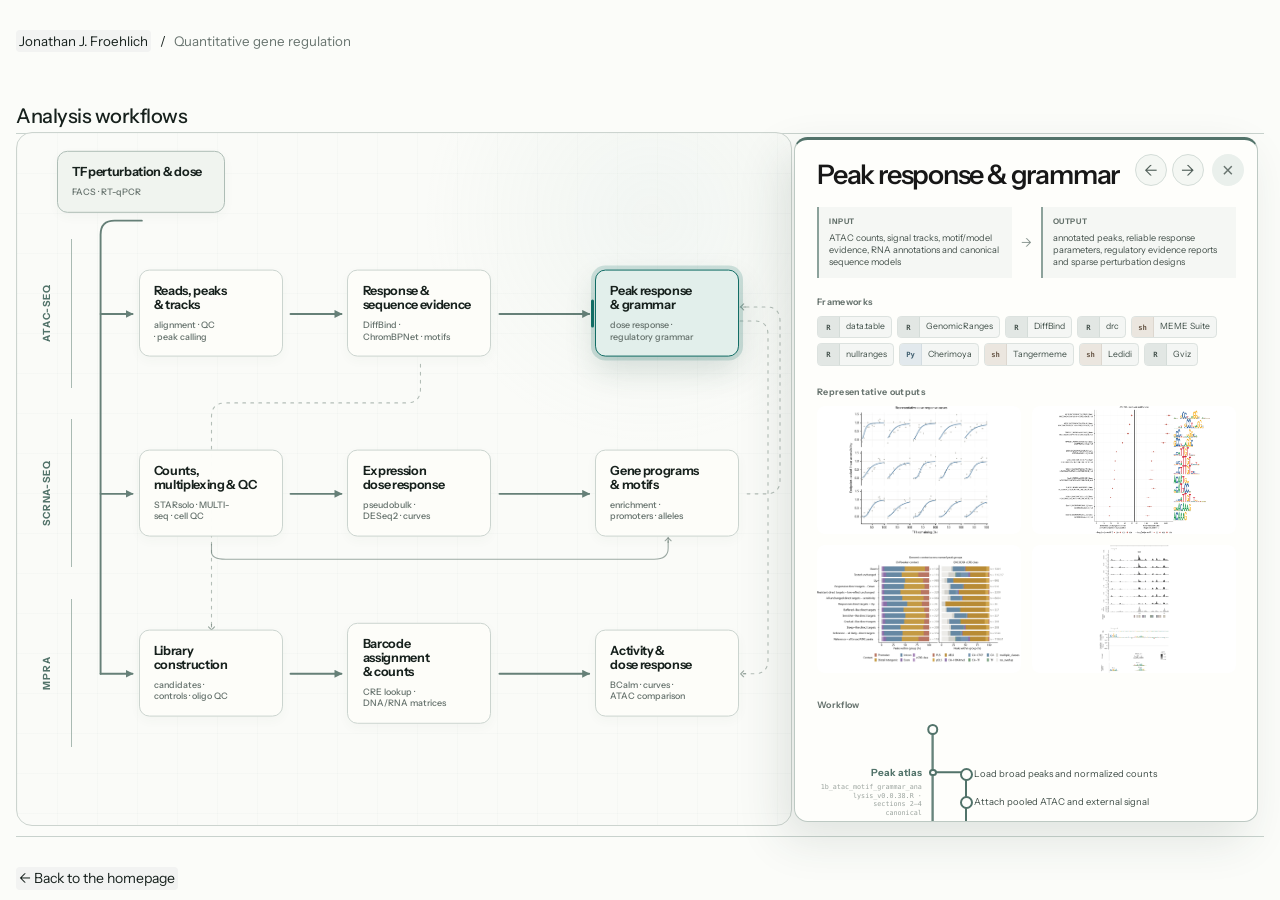
==== pages/analysis-workflows/index.html @ 122c3ec8 "Publish website." ====
<!doctype html>
<html lang="en">
<head>
  <meta charset="utf-8">
  <meta name="viewport" content="width=device-width, initial-scale=1">
  <title>Analysis workflows — Quantitative gene regulation</title>
  <meta name="description" content="Interactive repository map of the ATAC-seq, scRNA-seq and MPRA workflows used to study quantitative transcription-factor responses in stem cells.">
  <meta name="theme-color" content="#f2f5f0">
  <link rel="icon" href="data:image/svg+xml,%3Csvg xmlns='http://www.w3.org/2000/svg' viewBox='0 0 64 64'%3E%3Crect width='64' height='64' rx='8' fill='%230b6f6b'/%3E%3Ctext x='32' y='43' text-anchor='middle' font-size='29' font-family='Georgia' font-weight='700' fill='white'%3EJJF%3C/text%3E%3C/svg%3E">
  <link rel="preconnect" href="https://fonts.googleapis.com">
  <link rel="preconnect" href="https://fonts.gstatic.com" crossorigin>
  <link href="https://fonts.googleapis.com/css2?family=Instrument+Sans:wdth,wght@75..100,400..700&amp;display=swap" rel="stylesheet">
  <link rel="stylesheet" href="../../assets/css/style.css?v=20260816-10">
  <link rel="stylesheet" href="workflow.css?v=20260826-30">
</head>
<body class="atlas-body">
  <a class="skip-link" href="#workflow-map">Skip to workflow map</a>
  <main class="atlas-shell">
    <header class="atlas-header">
      <nav class="atlas-breadcrumb" aria-label="Breadcrumb"><a href="../../index.html">Jonathan J. Froehlich</a><span aria-hidden="true">/</span><span>Quantitative gene regulation</span></nav>
      <p class="atlas-title">Analysis workflows</p>
      <span aria-hidden="true"></span>
    </header>

    <section class="atlas-workspace" aria-label="Interactive analysis workflow atlas">
      <div class="diagram-shell" id="workflow-map">
        <div class="lane-band lane-atac" aria-hidden="true"><span>ATAC-seq</span></div>
        <div class="lane-band lane-scrna" aria-hidden="true"><span>scRNA-seq</span></div>
        <div class="lane-band lane-mpra" aria-hidden="true"><span>MPRA</span></div>

        <svg class="workflow-connections" aria-labelledby="connections-title connections-description" role="img">
          <title id="connections-title">Code and data connections between analysis workflows</title>
          <desc id="connections-description">A shared transcription-factor perturbation connects three experimental avenues. Each avenue has its own processing and analysis workflow, with selected ATAC, single-cell RNA and MPRA data products exchanged between repositories.</desc>
          <defs>
            <marker id="arrow-flow" markerWidth="8" markerHeight="8" refX="7" refY="4" orient="auto" markerUnits="userSpaceOnUse"><path d="M0 0L8 4L0 8Z"></path></marker>
            <marker id="arrow-context" markerWidth="7" markerHeight="8" refX="6" refY="4" orient="auto" markerUnits="userSpaceOnUse"><path d="M0 4H2.5M2.5 1L5.5 4L2.5 7"></path></marker>
          </defs>
          <g class="connection-layer"></g>
        </svg>

        <button class="workflow-node node-calibration node-shared" type="button" data-node="calibration" aria-controls="workflow-detail" aria-expanded="false">
          <strong>TF perturbation &amp; dose</strong><span class="node-steps">FACS · RT-qPCR</span>
        </button>

        <button class="workflow-node node-atac-reads" type="button" data-node="atac_reads" aria-controls="workflow-detail" aria-expanded="false">
          <strong>Reads, peaks &amp; tracks</strong><span class="node-steps">alignment · QC · peak calling</span>
        </button>
        <button class="workflow-node node-atac-evidence" type="button" data-node="atac_evidence" aria-controls="workflow-detail" aria-expanded="false">
          <strong>Response &amp; sequence evidence</strong><span class="node-steps">DiffBind · ChromBPNet · motifs</span>
        </button>
        <button class="workflow-node node-atac-integrate node-compound" type="button" data-node="atac_integrate" aria-controls="workflow-detail" aria-expanded="false">
          <strong>Peak response &amp; grammar</strong><span class="node-steps">dose response · regulatory grammar</span>
        </button>

        <button class="workflow-node node-scrna-quant" type="button" data-node="scrna_quant" aria-controls="workflow-detail" aria-expanded="false">
          <strong>Counts, multiplexing &amp; QC</strong><span class="node-steps">STARsolo · MULTI-seq · cell QC</span>
        </button>
        <button class="workflow-node node-scrna-response" type="button" data-node="scrna_response" aria-controls="workflow-detail" aria-expanded="false">
          <strong>Expression dose response</strong><span class="node-steps">pseudobulk · DESeq2 · curves</span>
        </button>
        <button class="workflow-node node-scrna-programs node-compound" type="button" data-node="scrna_programs" aria-controls="workflow-detail" aria-expanded="false">
          <strong>Gene programs &amp; motifs</strong><span class="node-steps">enrichment · promoters · alleles</span>
        </button>

        <button class="workflow-node node-mpra-design" type="button" data-node="mpra_design" aria-controls="workflow-detail" aria-expanded="false">
          <strong>Library construction</strong><span class="node-steps">candidates · controls · oligo QC</span>
        </button>
        <button class="workflow-node node-mpra-count" type="button" data-node="mpra_count" aria-controls="workflow-detail" aria-expanded="false">
          <strong>Barcode assignment &amp; counts</strong><span class="node-steps">CRE lookup · DNA/RNA matrices</span>
        </button>
        <button class="workflow-node node-mpra-analysis node-compound" type="button" data-node="mpra_analysis" aria-controls="workflow-detail" aria-expanded="false">
          <strong>Activity &amp; dose response</strong><span class="node-steps">BCalm · curves · ATAC comparison</span>
        </button>
      </div>

      <aside class="workflow-detail" id="workflow-detail" aria-label="Workflow details" aria-live="polite" hidden>
        <nav class="detail-navigation" aria-label="Browse workflow nodes">
          <button class="detail-previous" type="button" aria-label="Previous workflow">←</button>
          <button class="detail-next" type="button" aria-label="Next workflow">→</button>
        </nav>
        <button class="detail-close" type="button" aria-label="Close workflow details">×</button>
        <div class="detail-content"></div>
      </aside>
    </section>

    <footer class="atlas-footer"><a href="../../index.html">← Back to the homepage</a></footer>
  </main>

  <div class="image-lightbox" role="dialog" aria-modal="true" aria-label="Expanded analysis output" hidden><button class="lightbox-close" type="button" aria-label="Close expanded figure">×</button><figure><img src="" alt=""><figcaption></figcaption></figure></div>
  <noscript><p class="noscript-note">The complete workflow map remains visible. Enable JavaScript for node details.</p></noscript>
  <script src="workflow.js?v=20260826-30"></script>
</body>
</html>
---- assets/css/style.css ----
:root {
  --text: #333;
  --muted: #737373;
  --line: #e5e5e5;
  --accent: #3f3f3f;
  --accent-soft: #e8f2ef;
  --soft: #f7f8f6;
  --font-body: "Instrument Sans", "Aptos", "Avenir Next", "Segoe UI", sans-serif;
  --font-display: "Instrument Sans", "Aptos", "Avenir Next", "Segoe UI", sans-serif;
  --size-body: 0.9375rem;
  --size-small: 0.875rem;
  --size-section: 1.25rem;
  --page-max-width: 940px;
  --reading-max-width: 660px;
  --experience-timeline-shift: 0px;
  --section-spacing: 40px;
  --ease-out: cubic-bezier(0.23, 1, 0.32, 1);
}

* { box-sizing: border-box; }

html,
body {
  overflow-x: hidden;
}

body {
  margin: 0;
  color: var(--text);
  background: #fff;
  font-family: var(--font-body);
  font-size: 15px;
  line-height: 1.55;
}

a {
  color: #171717;
  padding: .04em .22em;
  border-radius: 4px;
  background: #f2f3f2;
  box-decoration-break: clone;
  -webkit-box-decoration-break: clone;
  /* text-decoration: underline; */
  text-decoration: none;
  text-decoration-color: #c5c7c5;
  text-underline-offset: 2px;
  overflow-wrap: anywhere;
  word-break: break-word;
  transition: color 120ms ease, background-color 120ms ease;
}

a:hover,
a:focus-visible {
  color: #111;
  background: #e8eae8;
  text-decoration-color: #777;
}

a:focus-visible {
  outline: 2px solid var(--accent);
  outline-offset: 3px;
}

.page {
  width: calc(100% - 36px);
  max-width: var(--page-max-width);
  margin: 0 auto;
  padding: 36px 0 58px;
}

.intro {
  display: grid;
  grid-template-columns: minmax(0, 1fr) 160px;
  gap: 32px;
  align-items: start;
  margin-bottom: 34px;
}

.intro-copy {
  min-width: 0;
}

.intro-copy > p,
.research-row p,
.side-project-copy p,
.publication-list {
  max-width: var(--reading-max-width);
}

h1 {
  margin: 0 0 10px;
  font-family: var(--font-display);
  color: #171717;
  font-size: clamp(1.875rem, 1.82rem + 0.25vw, 2rem);
  font-weight: 500;
  line-height: 1.15;
}

h2 {
  margin: var(--section-spacing) 0 14px;
  font-family: var(--font-display);
  font-size: var(--size-section);
  color: #171717;
  font-weight: 500;
  line-height: 1.22;
}

h3 {
  margin: 0 0 3px;
  font-size: var(--size-body);
  color: #171717;
  font-weight: 600;
  line-height: 1.35;
  overflow-wrap: anywhere;
}

p {
  margin-top: 0;
  overflow-wrap: anywhere;
}

li,
.outputs,
.outputs a,
h3 a {
  overflow-wrap: anywhere;
}

.icon-row {
  display: flex;
  flex-wrap: wrap;
  align-items: center;
  gap: 9px;
  margin-top: 14px;
}

.icon-row a {
  position: relative;
  display: inline-grid;
  place-items: center;
  width: 28px;
  height: 28px;
  border-radius: 6px;
  color: var(--text);
  background: transparent;
  font-size: 1.04rem;
  text-decoration: none;
  transition:
    color 140ms ease,
    background-color 140ms ease,
    opacity 140ms ease,
    transform 160ms var(--ease-out);
}

.icon-row a:active {
  transform: scale(0.97);
}

.icon-row a::after {
  content: attr(aria-label);
  position: absolute;
  z-index: 10;
  left: 50%;
  top: calc(100% + 9px);
  max-width: min(180px, calc(100vw - 24px));
  padding: 4px 10px;
  border-radius: 7px;
  color: #555;
  background: #f0f1f0;
  font-size: .8667rem;
  font-weight: 400;
  line-height: 1.35;
  text-align: center;
  white-space: nowrap;
  pointer-events: none;
  opacity: 0;
  visibility: hidden;
  transform: translate(-50%, 4px);
  transition:
    opacity 125ms var(--ease-out),
    transform 125ms var(--ease-out),
    visibility 0s linear 125ms;
}

.icon-row a::before {
  content: "";
  position: absolute;
  z-index: 11;
  top: calc(100% + 4px);
  left: 50%;
  width: 0;
  height: 0;
  border-right: 5px solid transparent;
  border-bottom: 6px solid #f0f1f0;
  border-left: 5px solid transparent;
  pointer-events: none;
  opacity: 0;
  visibility: hidden;
  transform: translate(-50%, 4px);
  transition:
    opacity 125ms var(--ease-out),
    transform 125ms var(--ease-out),
    visibility 0s linear 125ms;
}

.icon-row a:hover::after,
.icon-row a:focus-visible::after,
.icon-row a:hover::before,
.icon-row a:focus-visible::before {
  opacity: 1;
  visibility: visible;
  transform: translate(-50%, 0);
  transition:
    opacity 125ms var(--ease-out),
    transform 125ms var(--ease-out),
    visibility 0s;
}

.icon-row a:hover,
.icon-row a:focus-visible {
  color: var(--text);
  background: #f0f1f0;
  opacity: 1;
}

.icon-row a.muted-icon {
  color: var(--text);
  opacity: 1;
}

.icon-row a.muted-icon:hover,
.icon-row a.muted-icon:focus-visible {
  color: var(--text);
  background: #f0f1f0;
  opacity: 1;
}

.icon-row.compact-icons a {
  color: #737373;
}

.icon-row.compact-icons a:hover,
.icon-row.compact-icons a:focus-visible {
  color: var(--text);
}

.publication-links a {
  position: relative;
  padding: 0;
  border-radius: 2px;
  background: transparent;
}

.publication-links a:hover,
.publication-links a:focus-visible {
  background: transparent;
}

.publication-links a::after {
  content: attr(data-tooltip);
  position: absolute;
  z-index: 20;
  top: calc(100% + 9px);
  left: 50%;
  width: max-content;
  max-width: min(280px, calc(100vw - 24px));
  padding: 5px 10px;
  border-radius: 7px;
  color: #555;
  background: #f0f1f0;
  font-size: .8rem;
  font-weight: 400;
  line-height: 1.35;
  text-align: center;
  white-space: normal;
  pointer-events: none;
  opacity: 0;
  visibility: hidden;
  transform: translate(-50%, 4px);
  transition:
    opacity 125ms var(--ease-out),
    transform 125ms var(--ease-out),
    visibility 0s linear 125ms;
}

.publication-links a::before {
  content: "";
  position: absolute;
  z-index: 21;
  top: calc(100% + 4px);
  left: 50%;
  width: 0;
  height: 0;
  border-right: 5px solid transparent;
  border-bottom: 6px solid #f0f1f0;
  border-left: 5px solid transparent;
  pointer-events: none;
  opacity: 0;
  visibility: hidden;
  transform: translate(-50%, 4px);
  transition:
    opacity 125ms var(--ease-out),
    transform 125ms var(--ease-out),
    visibility 0s linear 125ms;
}

.publication-links a:hover::after,
.publication-links a:focus-visible::after,
.publication-links a:hover::before,
.publication-links a:focus-visible::before {
  opacity: 1;
  visibility: visible;
  transform: translate(-50%, 0);
  transition:
    opacity 125ms var(--ease-out),
    transform 125ms var(--ease-out),
    visibility 0s;
}

.portrait {
  margin: 0;
}

.portrait img {
  width: 100%;
  aspect-ratio: 1;
  display: block;
  object-fit: cover;
  object-position: 50% 32%;
  border-radius: 4px;
  border: 1px solid var(--line);
  background: var(--soft);
}

.outputs,
.more-links {
  color: var(--muted);
  font-size: var(--size-small);
}

.research-row {
  display: grid;
  grid-template-columns: 90px minmax(0, 1fr);
  gap: 16px;
  align-items: start;
  margin: 18px 0 20px;
  padding: 0;
}

#research-projects-title + .research-row {
  margin-top: 14px;
}

.research-row p {
  margin-bottom: 5px;
  line-height: 1.5;
}

.side-project-row {
  display: grid;
  grid-template-columns: 44px minmax(0, 1fr);
  gap: 11px;
  align-items: center;
  margin: 9px 0;
  padding: 1px 0;
}

.side-project-copy {
  min-width: 0;
}

.side-project-copy p {
  margin: 0;
  font-size: var(--size-small);
  line-height: 1.45;
}

.outputs {
  margin-bottom: 0;
}

.publication-links {
  display: inline;
  padding: .04em .22em;
  border-radius: 4px;
  color: #171717;
  background: #f2f3f2;
  /* background: #e8e7e7; */
  box-decoration-break: clone;
  -webkit-box-decoration-break: clone;
  white-space: nowrap;
  transition: background-color 120ms ease;
}

.publication-links:has(a:hover),
.publication-links:has(a:focus-visible) {
  background: #e8eae8;
}

.experience-timeline {
  position: relative;
  margin: 0;
  padding: 4px 0 0;
  list-style: none;
}

.experience-timeline::before {
  content: "";
  position: absolute;
  top: 0;
  bottom: 0;
  left: 50%;
  width: 1px;
  background: #e1e5e3;
  transform: translateX(-.5px);
}

.timeline-item {
  position: relative;
  display: grid;
  grid-template-columns: minmax(0, 1fr) 34px minmax(0, 1fr);
  min-height: 48px;
  padding-bottom: 2px;
}

.timeline-card {
  min-width: 0;
  align-self: start;
}

.timeline-left .timeline-card {
  grid-column: 1;
  padding-right: 7px;
  text-align: right;
}

.timeline-right .timeline-card {
  grid-column: 3;
  padding-left: 7px;
}

.timeline-left .timeline-dot {
  grid-column: 2;
}

.timeline-right .timeline-dot {
  grid-column: 2;
  grid-row: 1;
}

.timeline-dot {
  position: relative;
  z-index: 1;
  justify-self: center;
  width: 8px;
  height: 8px;
  margin-top: 8px;
  border: 2px solid #fff;
  border-radius: 50%;
  background: #f2f5f4;
  box-shadow: 0 0 0 1px #a7b5b1;
}

.timeline-flag {
  display: inline-block;
  max-width: 100%;
  padding: 3px 7px;
  border: 1px solid #e0e3e1;
  border-radius: 4px;
  color: #333;
  background: var(--soft);
  font-size: .8667rem;
  font-weight: 500;
  line-height: 1.2;
}

.timeline-education .timeline-flag {
  border-color: #bebebe;
  background: #d5d5d5;
}

.timeline-education .timeline-dot {
  background: #c4ceca;
  box-shadow: 0 0 0 1px #8e9b97;
}

.timeline-meta {
  display: flex;
  align-items: baseline;
  gap: 5px;
  margin: 0 2px 1px;
}

.timeline-left .timeline-meta {
  flex-direction: row-reverse;
}

.timeline-item time {
  display: inline;
  margin: 0;
  color: #737373;
  font-size: .7667rem;
  font-variant-numeric: tabular-nums;
  line-height: 1.2;
  white-space: nowrap;
}

.timeline-separator {
  color: #999;
  font-size: .7667rem;
}

.timeline-role {
  display: flex;
  flex-wrap: wrap;
  align-items: baseline;
  column-gap: 5px;
  min-width: 0;
  color: #555;
  font-size: .8333rem;
  font-weight: 400;
  line-height: 1.3;
}

.timeline-role-part {
  white-space: nowrap;
}

.timeline-role-separator {
  color: #999;
  font-size: .7667rem;
}

@media (min-width: 431px) {
  .experience-timeline {
    transform: translateX(var(--experience-timeline-shift));
  }

  .timeline-right {
    height: 25px;
    min-height: 25px;
    padding-bottom: 0;
  }

  .timeline-right .timeline-card,
  .timeline-right .timeline-dot {
    transform: translateY(-13.5px);
  }
}

@media (min-width: 900px) {
  :root { --experience-timeline-shift: -35px; }
}

@media (min-width: 1100px) {
  :root { --experience-timeline-shift: -67px; }
}

@media (min-width: 1280px) {
  :root { --experience-timeline-shift: -96px; }
}

.thumb {
  width: 100%;
  border: 1px solid var(--line);
  border-radius: 3px;
  background: var(--soft);
  overflow: hidden;
}

.research-media {
  width: 90px;
  height: auto;
  aspect-ratio: 1;
  display: block;
  object-fit: contain;
  transform: translateY(3px);
}

.summary-modal {
  width: min(86vw, 760px);
  max-width: none;
  max-height: calc(100vh - 24px);
  margin: auto;
  padding: 10px;
  overflow: hidden;
  border: 1px solid #d9d9d9;
  border-radius: 5px;
  background: #fff;
  box-shadow: 0 18px 54px rgba(0, 0, 0, .22);
  opacity: 0;
  transform: scale(0.96);
  transform-origin: center;
  transition:
    opacity 250ms var(--ease-out),
    transform 250ms var(--ease-out),
    display 250ms allow-discrete,
    overlay 250ms allow-discrete;
}

.summary-modal[open] {
  opacity: 1;
  transform: scale(1);
}

@starting-style {
  .summary-modal[open] {
    opacity: 0;
    transform: scale(0.96);
  }
}

.summary-modal::backdrop {
  background: rgba(24, 24, 24, .72);
  backdrop-filter: blur(2px);
  opacity: 0;
  transition:
    opacity 250ms var(--ease-out),
    display 250ms allow-discrete,
    overlay 250ms allow-discrete;
}

.summary-modal[open]::backdrop {
  opacity: 1;
}

@starting-style {
  .summary-modal[open]::backdrop {
    opacity: 0;
  }
}

.summary-modal-close {
  position: absolute;
  top: 11px;
  right: 11px;
  display: grid;
  width: 32px;
  height: 32px;
  padding: 0;
  place-items: center;
  border: 0;
  border-radius: 50%;
  appearance: none;
  color: rgba(17, 17, 17, .42);
  background: transparent;
  font: inherit;
  font-size: .875rem;
  opacity: .82;
  cursor: pointer;
  transition:
    color 140ms ease,
    background-color 140ms ease,
    transform 160ms var(--ease-out);
}

.summary-modal-close:active {
  transform: scale(0.97);
}

.summary-modal-close:hover,
.summary-modal-close:focus-visible {
  opacity: 1;
  color: #111;
  background: rgba(255, 255, 255, .78);
}

.summary-modal-close:focus-visible {
  outline: 1px solid rgba(17, 17, 17, .36);
  outline-offset: 0;
}

.summary-modal-nav {
  position: absolute;
  top: 50%;
  z-index: 1;
  display: grid;
  width: 32px;
  height: 32px;
  padding: 0;
  place-items: center;
  appearance: none;
  border: 0;
  border-radius: 50%;
  color: rgba(17, 17, 17, .42);
  background: transparent;
  font: inherit;
  font-size: .75rem;
  opacity: .82;
  cursor: pointer;
  transform: translateY(-50%);
  transition:
    color 140ms ease,
    background-color 140ms ease,
    opacity 140ms ease,
    transform 160ms var(--ease-out);
}

.summary-modal-previous {
  left: 11px;
}

.summary-modal-next {
  right: 11px;
}

.summary-modal-nav:hover,
.summary-modal-nav:focus-visible {
  color: #111;
  background: rgba(255, 255, 255, .78);
  opacity: 1;
}

.summary-modal-nav:focus-visible {
  outline: 1px solid rgba(17, 17, 17, .36);
  outline-offset: 0;
}

.summary-modal-nav:active {
  transform: translateY(-50%) scale(.97);
}

.summary-modal-image {
  display: block;
  width: 100%;
  height: auto;
  max-height: calc(100vh - 46px);
  object-fit: contain;
}

.side-project-media {
  display: block;
  width: 44px;
  height: 44px;
  object-fit: cover;
  object-position: center;
}

.thumb.dose {
  background:
    linear-gradient(180deg, rgba(255,255,255,.55), transparent),
    repeating-linear-gradient(90deg, #dfe8e2 0 13px, #82aea5 13px 29px, #c85c50 29px 42px, #e8cf87 42px 56px);
}

.thumb.worm {
  background:
    linear-gradient(90deg, rgba(0,0,0,.08) 1px, transparent 1px),
    linear-gradient(rgba(0,0,0,.08) 1px, transparent 1px),
    #fafafa;
  background-size: 18px 18px;
}

.thumb.worm {
  background:
    radial-gradient(ellipse at 42% 54%, transparent 0 18%, rgba(11,111,107,.42) 19% 21%, transparent 22%),
    radial-gradient(ellipse at 61% 43%, transparent 0 13%, rgba(199,86,74,.32) 14% 16%, transparent 17%),
    linear-gradient(90deg, rgba(0,0,0,.06) 1px, transparent 1px),
    linear-gradient(rgba(0,0,0,.06) 1px, transparent 1px),
    #eef2e8;
  background-size: auto, auto, 18px 18px, 18px 18px, auto;
}

.thumb.early {
  background:
    radial-gradient(circle at 27% 34%, rgba(199,86,74,.72) 0 8%, transparent 8.5%),
    radial-gradient(circle at 61% 57%, rgba(11,111,107,.65) 0 13%, transparent 13.5%),
    radial-gradient(circle at 76% 31%, rgba(232,207,135,.9) 0 7%, transparent 7.5%),
    linear-gradient(135deg, transparent 0 48%, rgba(11,111,107,.13) 48% 54%, transparent 54%),
    #eef1eb;
}

.publication-list {
  margin: 0;
  max-width: calc(var(--reading-max-width) + 128px);
  padding-left: 22px;
  color: #555;
  font-size: var(--size-small);
  font-style: italic;
  line-height: 1.45;
}

.publication-list li {
  margin: 0 0 6px;
}

.publication-list strong {
  color: var(--text);
  font-weight: inherit;
}

.more-links {
  margin-top: 14px;
}

.footer {
  margin-top: 36px;
  padding-top: 12px;
}

.footer-icons {
  margin-top: 0;
}

.icon-row.footer-icons a,
.icon-row.footer-icons a.muted-icon {
  color: #737373;
}

.icon-row.footer-icons a:hover,
.icon-row.footer-icons a:focus-visible,
.icon-row.footer-icons a.muted-icon:hover,
.icon-row.footer-icons a.muted-icon:focus-visible {
  color: var(--text);
  opacity: 1;
}

.footer-icon-group {
  display: flex;
  gap: 9px;
}

.footer-divider {
  width: 1px;
  height: 14px;
  margin: 0 2px;
  background: #d8d8d8;
}

.footer-info-control {
  position: relative;
  display: inline-grid;
}

.footer-info-toggle {
  display: inline-grid;
  width: 28px;
  height: 28px;
  padding: 0;
  place-items: center;
  appearance: none;
  border: 0;
  border-radius: 6px;
  color: #737373;
  background: transparent;
  font: inherit;
  font-size: 1rem;
  cursor: pointer;
  transition:
    color 140ms ease,
    background-color 140ms ease,
    opacity 140ms ease,
    transform 160ms var(--ease-out);
}

.footer-info-toggle:hover,
.footer-info-toggle:focus-visible,
.footer-info-control.is-open .footer-info-toggle {
  color: var(--text);
  background: #f0f1f0;
}

.footer-info-toggle:active {
  transform: scale(.97);
}

.footer-info-toggle::after {
  content: attr(data-tooltip);
  position: absolute;
  z-index: 21;
  bottom: calc(100% + 8px);
  left: 50%;
  padding: 4px 8px;
  border-radius: 6px;
  color: #555;
  background: #f0f1f0;
  font-size: .8667rem;
  font-weight: 400;
  line-height: 1.35;
  white-space: nowrap;
  pointer-events: none;
  opacity: 0;
  visibility: hidden;
  transform: translate(-50%, 4px);
  transition:
    opacity 125ms var(--ease-out),
    transform 125ms var(--ease-out),
    visibility 0s linear 125ms;
}

.footer-info-control:not(.is-open) .footer-info-toggle:hover::after,
.footer-info-control:not(.is-open) .footer-info-toggle:focus-visible::after {
  opacity: 1;
  visibility: visible;
  transform: translate(-50%, 0);
  transition:
    opacity 125ms var(--ease-out),
    transform 125ms var(--ease-out),
    visibility 0s;
}

.footer-info {
  position: absolute;
  z-index: 20;
  right: 0;
  bottom: calc(100% + 9px);
  width: min(310px, calc(100vw - 28px));
  padding: 9px 11px;
  border: 1px solid #e1e1e1;
  border-radius: 6px;
  color: #555;
  background: #fbfbfa;
  box-shadow: 0 5px 14px rgba(0, 0, 0, .07);
  font-size: var(--size-small);
  font-style: normal;
  line-height: 1.45;
  text-align: left;
  pointer-events: none;
  opacity: 0;
  visibility: hidden;
  transform: translateY(4px);
  transition:
    opacity 140ms var(--ease-out),
    transform 140ms var(--ease-out),
    visibility 0s linear 140ms;
}

.footer-info-control.is-open .footer-info {
  pointer-events: auto;
  opacity: 1;
  visibility: visible;
  transform: translateY(0);
  transition:
    opacity 140ms var(--ease-out),
    transform 140ms var(--ease-out),
    visibility 0s;
}

.footer-icons .footer-info a {
  position: static;
  display: inline;
  width: auto;
  height: auto;
  padding: 0;
  border-radius: 0;
  color: inherit;
  background: transparent;
  font-size: inherit;
  opacity: 1;
  text-decoration-color: rgba(85, 85, 85, .34);
  text-decoration-thickness: 1px;
  text-underline-offset: .13em;
  transform: none;
  transition: color 140ms ease, text-decoration-color 140ms ease;
}

.footer-icons .footer-info a::before,
.footer-icons .footer-info a::after {
  content: none;
}

.footer-icons .footer-info a:hover,
.footer-icons .footer-info a:focus-visible {
  color: var(--text);
  background: transparent;
  text-decoration-color: currentcolor;
}

@media (max-width: 680px) {
  .icon-row a::before,
  .icon-row a::after,
  .publication-links a::before,
  .publication-links a::after {
    content: none;
  }

  .footer-info {
    right: auto;
    left: 0;
  }

  .page {
    width: calc(100% - 28px);
  }

  .intro {
    grid-template-columns: minmax(0, 1fr);
    grid-template-areas:
      "portrait"
      "copy";
    gap: 16px;
    margin-bottom: 32px;
    text-align: center;
  }

  .intro-copy {
    grid-area: copy;
  }

  .portrait {
    grid-area: portrait;
    width: 104px;
    max-width: 104px;
    margin-inline: auto;
  }

  .intro .icon-row {
    justify-content: center;
  }

  .research-row {
    grid-template-columns: 80px minmax(0, 1fr);
    gap: 16px;
    margin: 18px 0 20px;
    text-align: left;
  }

  .research-media {
    width: 80px;
    margin: 0;
  }

  .research-row > div:last-child {
    width: auto;
    max-width: none;
    margin: 0;
  }

  #research-projects-title {
    text-align: left;
  }

  .icon-row {
    gap: 2px;
  }

  .icon-row a {
    width: 40px;
    height: 40px;
  }

  .publication-links a {
    display: inline-grid;
    min-width: 28px;
    min-height: 28px;
    place-items: center;
    vertical-align: middle;
  }

  .timeline-item {
    grid-template-columns: minmax(0, 1fr) 32px minmax(0, 1fr);
  }

  .timeline-left .timeline-card {
    padding-right: 8px;
  }

  .timeline-right .timeline-card {
    padding-left: 8px;
  }

  .timeline-meta {
    align-items: flex-end;
  }

}

@media (max-width: 430px) {
  .page {
    width: calc(100% - 24px);
    padding-top: 28px;
  }

  .publication-list {
    max-width: calc(var(--reading-max-width) + 18px);
    padding-left: 18px;
  }

  .side-project-row {
    grid-template-columns: 34px minmax(0, 1fr);
    gap: 9px;
    align-items: start;
    margin: 10px 0;
  }

  .side-project-media {
    width: 34px;
    height: 34px;
  }

  .experience-timeline {
    padding-top: 11px;
  }

  .experience-timeline::before {
    left: 7px;
  }

  .timeline-item {
    grid-template-columns: 15px minmax(0, 1fr);
    gap: 0 8px;
    min-height: 0;
    padding-bottom: 19px;
  }

  .timeline-left .timeline-card,
  .timeline-right .timeline-card {
    grid-column: 2;
    grid-row: 1;
    padding: 0;
    text-align: left;
  }

  .timeline-left .timeline-meta {
    flex-direction: row;
  }

  .timeline-left .timeline-dot,
  .timeline-right .timeline-dot {
    grid-column: 1;
    grid-row: 1;
  }

  .timeline-dot {
    width: 9px;
    height: 9px;
    margin-top: 8px;
  }

}

@media (max-width: 470px) {
  .research-row {
    grid-template-columns: 64px minmax(0, 1fr);
    gap: 13px;
  }

  .research-media {
    width: 64px;
  }

  .side-project-row {
    grid-template-columns: 38px minmax(0, 1fr);
    gap: 11px;
  }

  .side-project-media {
    width: 38px;
    height: 38px;
  }
}

@media (prefers-reduced-motion: reduce) {
  .icon-row a,
  .summary-modal-close {
    transform: none;
    transition-property: color, background-color, opacity;
  }

  .summary-modal-nav {
    transition-property: color, background-color, opacity;
  }

  .summary-modal-nav:active {
    transform: translateY(-50%);
  }

  .icon-row a::before,
  .icon-row a::after,
  .publication-links a::before,
  .publication-links a::after {
    transform: translate(-50%, 0);
    transition-property: opacity, visibility;
  }

  .summary-modal,
  .summary-modal[open] {
    transform: none;
    transition:
      opacity 200ms ease,
      display 200ms allow-discrete,
      overlay 200ms allow-discrete;
  }
}
---- pages/analysis-workflows/workflow.css ----
:root {
  --ink: #17211d;
  --muted: #68746f;
  --line: #c8d2cd;
  --paper: #fbfcf9;
  --surface: #f1f4ef;
  --accent: #126d65;
  --accent-soft: #dce9e4;
  --atac: #52736a;
  --scrna: #52736a;
  --mpra: #52736a;
  --ease-out: cubic-bezier(.23, 1, .32, 1);
  --z-map: 1;
  --z-node: 3;
  --z-panel: 8;
  --z-lightbox: 12;
}

* { box-sizing: border-box; }
html, body { width: 100%; height: 100%; overflow: hidden; }
body.atlas-body { margin: 0; color: var(--ink); background: var(--paper); font-family: "Instrument Sans", Arial, sans-serif; }
button, a { font: inherit; }

.skip-link { position: fixed; z-index: 20; top: .5rem; left: .5rem; padding: .55rem .75rem; color: white; background: var(--ink); transform: translateY(-150%); }
.skip-link:focus { transform: translateY(0); }

.atlas-shell { display: grid; grid-template-rows: 5.8rem minmax(0, 1fr) 4rem; width: min(100%, 108rem); height: 100dvh; margin: auto; padding: 30px clamp(.55rem, 1.25vw, 1.25rem) 0; }
.atlas-header { display: grid; grid-template-columns: 1fr auto 1fr; align-content: start; gap: 1rem; font-size: .8333rem; }
.atlas-breadcrumb { display: flex; min-width: 0; align-items: center; gap: .55rem; }
.atlas-breadcrumb a, .atlas-footer a { color: inherit; text-decoration-color: #a7b5af; text-underline-offset: .18em; }
.atlas-breadcrumb span:last-child { overflow: hidden; color: var(--muted); text-overflow: ellipsis; white-space: nowrap; }
.atlas-title { grid-column: 1 / -1; margin: 36px 0 0; padding-bottom: 5px; border-bottom: 1px solid var(--line); color: var(--ink); font-size: 1.25rem; font-weight: 500; letter-spacing: -.025em; line-height: 1.22; text-transform: none; }
.atlas-workspace { position: relative; min-height: 0; padding: .6rem 0; }

.diagram-shell { position: relative; width: 100%; height: 100%; min-height: 35rem; overflow: hidden; border: 1px solid #ccd4cf; border-radius: 1rem; background: radial-gradient(circle at 82% 12%, rgba(176,205,194,.11), transparent 26%), linear-gradient(rgba(42,82,69,.018) 1px, transparent 1px), linear-gradient(90deg, rgba(42,82,69,.018) 1px, transparent 1px), #fafbf8; background-size: auto, 2.5rem 2.5rem, 2.5rem 2.5rem, auto; }
.lane-band { position: absolute; z-index: 0; right: .6rem; left: .6rem; height: 24%; border-radius: 0; background: transparent; }
.lane-band::before { content: ""; position: absolute; top: .55rem; bottom: .55rem; left: 2.75rem; border-left: 1px solid currentColor; opacity: .48; }
.lane-band span { position: absolute; top: 50%; left: .76rem; color: currentColor; font-size: .62rem; font-weight: 700; letter-spacing: .1em; text-transform: uppercase; transform: translateY(-50%) rotate(180deg); writing-mode: vertical-rl; }
.lane-atac { top: 14%; color: var(--atac); }
.lane-scrna { top: 40%; color: var(--scrna); }
.lane-mpra { top: 66%; color: var(--mpra); }

.workflow-connections { position: absolute; z-index: var(--z-map); inset: 0; width: 100%; height: 100%; overflow: visible; pointer-events: none; }
.connection { fill: none; stroke-linecap: round; stroke-linejoin: round; vector-effect: non-scaling-stroke; }
.connection.flow { stroke: #668078; stroke-width: 1.9; marker-end: url(#arrow-flow); }
.connection.flow-trunk { stroke: #668078; stroke-width: 1.9; }
.connection.branch { stroke: #71837c; stroke-width: 1.1; stroke-opacity: .68; marker-end: url(#arrow-context); }
.connection.context { stroke: #74867e; stroke-width: 1.1; stroke-dasharray: 3 5; stroke-opacity: .58; marker-end: url(#arrow-context); }
.connection.transfer { stroke: #74867e; stroke-width: 1.1; stroke-dasharray: 2.75 5.25; stroke-opacity: .52; marker-end: url(#arrow-context); }
#arrow-flow path { fill: #668078; }
#arrow-context path { fill: none; stroke: #74867e; stroke-width: 1.1; stroke-linecap: round; stroke-linejoin: round; opacity: .72; }

.workflow-node { --node-accent: var(--accent); --node-active: #deeee7; position: absolute; z-index: var(--z-node); display: grid; grid-template-rows: auto auto; align-content: center; width: clamp(9rem, 10.8vw, 11.5rem); min-height: 5.25rem; padding: .82rem .88rem .9rem; border: 1px solid #cbd4cf; border-radius: .65rem; color: var(--ink); background: rgba(253,253,249,.98); box-shadow: 0 .24rem .7rem rgba(48,75,64,.035); text-align: left; transform: translate(-50%, -50%); cursor: pointer; transition: background-color 160ms ease, border-color 160ms ease, box-shadow 160ms ease; }
.workflow-node:active { background: var(--node-active); box-shadow: 0 .3rem .8rem rgba(43,75,63,.1); }
.workflow-node:focus-visible, .detail-close:focus-visible, .detail-navigation button:focus-visible, .output-button:focus-visible, .lightbox-close:focus-visible { outline: 3px solid rgba(18,109,101,.26); outline-offset: 3px; }
.workflow-node[aria-expanded="true"] { border-color: var(--node-accent); background: var(--node-active); box-shadow: 0 0 0 4px color-mix(in srgb, var(--node-accent) 18%, transparent), 0 .85rem 1.9rem rgba(33,75,61,.16); }
.workflow-node[aria-expanded="true"]::after { content: ""; position: absolute; top: 50%; left: -.32rem; width: .2rem; height: 1.75rem; border-radius: .2rem; background: var(--node-accent); transform: translateY(-50%); }
.node-atac-reads, .node-atac-evidence, .node-atac-integrate,
.node-scrna-quant, .node-scrna-response, .node-scrna-programs,
.node-mpra-design, .node-mpra-count, .node-mpra-analysis { --node-accent: var(--accent); --node-active: #e2efeb; }
.node-shared { width: clamp(10.5rem, 13vw, 13rem); min-height: 3.9rem; border-color: #aebdb6; background: #f0f4ef; }
.workflow-node strong { font-size: clamp(.79rem, .9vw, .96rem); font-weight: 650; letter-spacing: -.025em; line-height: 1.08; text-wrap: balance; }
.node-steps { margin-top: .48rem; color: var(--muted); font-size: .56rem; font-weight: 520; line-height: 1.25; text-wrap: balance; }
.node-calibration { left: 16%; top: 7%; }
.node-atac-reads, .node-scrna-quant, .node-mpra-design { left: 20%; }
.node-atac-evidence, .node-scrna-response, .node-mpra-count { left: 52%; }
.node-atac-integrate, .node-scrna-programs, .node-mpra-analysis { left: 84%; }
.node-atac-reads, .node-atac-evidence, .node-atac-integrate { top: 26%; }
.node-scrna-quant, .node-scrna-response, .node-scrna-programs { top: 52%; }
.node-mpra-design, .node-mpra-count, .node-mpra-analysis { top: 78%; }

.workflow-detail[hidden], .image-lightbox[hidden] { display: none !important; }
.workflow-detail { --detail-accent: var(--accent); position: absolute; z-index: var(--z-panel); top: .9rem; right: .35rem; bottom: .9rem; width: min(29rem, calc(100% - .7rem)); overflow: hidden; border: 1px solid #bdc9c3; border-top: 3px solid var(--detail-accent); border-radius: .85rem; background: #fefefb; box-shadow: -.75rem 1.1rem 2.8rem rgba(38,67,56,.125); animation: panel-in 220ms var(--ease-out) both; }
.workflow-detail[data-lane="atac"] { --detail-accent: var(--atac); }
.workflow-detail[data-lane="scrna"] { --detail-accent: var(--scrna); }
.workflow-detail[data-lane="mpra"] { --detail-accent: var(--mpra); }
@keyframes panel-in { from { opacity: 0; transform: translateX(1rem); } to { opacity: 1; transform: translateX(0); } }
.atlas-workspace.has-detail .diagram-shell { width: calc(100% - 29.5rem); }
.detail-close, .lightbox-close { position: absolute; z-index: 2; display: grid; width: 2rem; height: 2rem; padding: 0; border: 0; border-radius: 50%; color: var(--muted); background: #eaf0ec; place-items: center; cursor: pointer; font: 400 1.25rem/1 Arial, sans-serif; transition: color 160ms ease, background-color 160ms ease; }
.detail-close { top: .85rem; right: .85rem; }
.detail-navigation { position: absolute; z-index: 2; top: .85rem; right: 3.35rem; display: flex; gap: .3rem; }
.detail-navigation button { display: grid; width: 2rem; height: 2rem; padding: 0; border: 1px solid #d4ddd8; border-radius: 50%; color: #53615b; background: #f4f7f3; place-items: center; cursor: pointer; font-size: 1rem; line-height: 1; transition: color 160ms ease, border-color 160ms ease, background-color 160ms ease, transform 160ms ease; }
.detail-navigation button:active { transform: translateY(1px); }
.detail-content { height: 100%; padding: 1.35rem 1.35rem 1.75rem; overflow: auto; scrollbar-width: thin; }
.detail-content h2 { max-width: 18ch; margin: 0 7rem 1.15rem 0; font-size: clamp(1.55rem, 2.1vw, 2rem); font-weight: 570; letter-spacing: -.045em; line-height: 1; text-wrap: balance; }
.section-label { display: block; margin-bottom: .45rem; color: var(--muted); font-size: .56rem; font-weight: 650; letter-spacing: .035em; }
.details-section { margin-top: 1.2rem; }
.metro-details { margin-top: 1.55rem; }
.method-block { margin-top: 1.05rem; }
.tool-list { display: flex; flex-wrap: wrap; gap: .32rem; margin: 0; padding: 0; list-style: none; }
.tool-list li { display: inline-flex; overflow: hidden; align-items: stretch; border: 1px solid #dce2df; border-radius: .26rem; color: #405049; background: #f4f6f4; font-size: .54rem; }
.tool-list li > span:last-child { display: inline-flex; align-items: center; padding: .22rem .38rem; }
.runtime-mark { display: inline-grid; min-width: 1.36rem; padding: .22rem .26rem; border-right: 1px solid #d4dcd8; color: #45534d; background: #e2e7e4; place-items: center; font-family: Consolas, "SFMono-Regular", monospace; font-size: .45rem; font-weight: 750; letter-spacing: -.02em; }
.tool-list li[data-runtime="python"] .runtime-mark { border-right-color: #d3dce1; color: #405f70; background: #e2e9ed; }
.tool-list li[data-runtime="shell"] .runtime-mark { border-right-color: #ddd7cf; color: #6a5949; background: #ebe6df; }
.io-section { margin-top: .15rem; }
.io-flow { display: grid; grid-template-columns: minmax(0, 1fr) auto minmax(0, 1fr); gap: .55rem; align-items: stretch; }
.io-flow > div { min-width: 0; padding: .58rem .62rem .64rem; border-left: 2px solid color-mix(in srgb, var(--detail-accent) 55%, #d3dcd7); background: #f5f7f4; }
.io-flow strong { display: block; margin-bottom: .22rem; color: #64716b; font-size: .48rem; font-weight: 700; letter-spacing: .08em; text-transform: uppercase; }
.io-flow div span { display: block; color: #44514b; font-size: .57rem; line-height: 1.32; }
.io-arrow { align-self: center; color: #86938d; font-size: .8rem; }
.outputs-grid { display: grid; grid-template-columns: 1fr 1fr; gap: .7rem; }
.output-button { display: block; width: 100%; padding: 0; border: 0; background: none; cursor: zoom-in; text-align: left; }
.output-card { margin: 0; overflow: hidden; border-radius: .5rem; background: #eef2ee; }
.output-card img { display: block; width: 100%; height: 8rem; object-fit: contain; background: white; transition: transform 180ms var(--ease-out); }

.metro-map { --metro-label: 6.55rem; --metro-gap: 2.2rem; --metro-lane-step: .44rem; --metro-rail-start: calc(var(--metro-label) + .68rem); --metro-bundle-mid: 0rem; --metro-axis: calc(var(--metro-rail-start) + var(--metro-bundle-mid)); --metro-track: calc(var(--metro-label) + var(--metro-gap) + .52rem); position: relative; padding: .3rem 0 .2rem; }
.metro-lanes-2 { --metro-bundle-mid: .22rem; }
.metro-lanes-3 { --metro-bundle-mid: .44rem; }
.metro-lanes-4 { --metro-bundle-mid: .66rem; }
.metro-cap { position: relative; min-height: 1.35rem; }
.metro-port { position: absolute; z-index: 3; left: var(--metro-axis); width: .72rem; height: .72rem; padding: 0 !important; border: 2px solid var(--detail-accent); border-radius: 50%; background: #fefefb; transform: translateX(-50%); }
.metro-routes { position: relative; margin: .62rem 0; padding: .1rem 0; }
.metro-network { position: absolute; z-index: 1; inset: 0; width: 100%; height: 100%; overflow: visible; pointer-events: none; }
.metro-network path { fill: none; stroke-linecap: round; stroke-linejoin: round; vector-effect: non-scaling-stroke; }
.metro-network .metro-line { stroke-width: 2.35; opacity: .88; }
.metro-network .metro-branch-link { stroke-width: 2.1; }
.metro-route[data-lane="0"] { --lane: 0; }
.metro-route[data-lane="1"] { --lane: 1; }
.metro-route[data-lane="2"] { --lane: 2; }
.metro-route[data-lane="3"] { --lane: 3; }
.metro-route { --route: var(--detail-accent); position: relative; z-index: 2; display: grid; grid-template-columns: var(--metro-label) 1fr; gap: var(--metro-gap); min-height: 5rem; padding: .62rem 0 .82rem; }
.metro-route[data-color="0"], .metro-network [data-color="0"] { --route: var(--detail-accent); stroke: var(--detail-accent); }
.metro-route[data-color="1"], .metro-network [data-color="1"] { --route: #3f6fa3; stroke: #3f6fa3; }
.metro-route[data-color="2"], .metro-network [data-color="2"] { --route: #a2604f; stroke: #a2604f; }
.metro-route[data-color="3"], .metro-network [data-color="3"] { --route: #857044; stroke: #857044; }
.metro-route[data-color="4"], .metro-network [data-color="4"] { --route: #786a83; stroke: #786a83; }
.metro-route[data-color="5"], .metro-network [data-color="5"] { --route: #4f7770; stroke: #4f7770; }
.metro-route[data-color="6"], .metro-network [data-color="6"] { --route: #805f52; stroke: #805f52; }
.metro-route[data-color="7"], .metro-network [data-color="7"] { --route: #68737d; stroke: #68737d; }
.metro-route h3 { margin: .02rem 0 0; color: var(--route); font-size: .62rem; font-weight: 680; line-height: 1.15; text-align: right; }
.metro-script { display: block; margin-top: .3rem; color: #7d8883; font-family: ui-monospace, SFMono-Regular, Consolas, monospace; font-size: .42rem; font-weight: 480; line-height: 1.25; opacity: .76; }
.metro-track { position: relative; display: grid; gap: .56rem; padding: .05rem 0 .12rem 1.05rem; }
.metro-track-axis { position: absolute; top: .34rem; bottom: .42rem; left: .52rem; width: 2px; border-radius: 2px; background: var(--route); }
.metro-station { position: relative; min-height: 1.18rem; color: #3f4d47; font-size: .59rem; line-height: 1.32; }
.metro-station::before { content: ""; position: absolute; z-index: 2; top: 0; left: -.86rem; width: .58rem; height: .58rem; border: 2px solid var(--route); border-radius: 50%; background: #fefefb; }
.metro-junction { position: absolute; z-index: 3; top: .72rem; left: calc(var(--metro-rail-start) + var(--lane) * var(--metro-lane-step) - .24rem); width: .48rem; height: .48rem; border: 2px solid var(--route); border-radius: 50%; background: #fefefb; }

.image-lightbox { position: fixed; z-index: var(--z-lightbox); inset: 0; display: grid; padding: 3rem; background: rgba(18,27,23,.88); place-items: center; }
.image-lightbox figure { max-width: min(90rem, 96vw); max-height: 90vh; margin: 0; }
.image-lightbox img { display: block; max-width: 100%; max-height: 82vh; border-radius: .4rem; background: white; }
.image-lightbox figcaption { margin-top: .55rem; color: #edf2ef; font-size: .72rem; text-align: center; }
.lightbox-close { position: fixed; top: 1rem; right: 1rem; color: white; background: rgba(255,255,255,.16); }
.atlas-footer { display: flex; align-items: center; justify-content: flex-start; padding-top: 20px; border-top: 1px solid var(--line); font-size: var(--size-small); }
.noscript-note { position: fixed; right: 1rem; bottom: 2.4rem; z-index: 5; margin: 0; padding: .35rem .5rem; color: var(--muted); background: rgba(255,255,255,.9); font-size: .58rem; }

@media (hover: hover) and (pointer: fine) {
  .workflow-node:hover { border-color: var(--node-accent); box-shadow: 0 .48rem 1.15rem rgba(43,75,63,.075); }
  .detail-close:hover { color: var(--ink); background: #dfe8e3; }
  .detail-navigation button:hover { color: var(--ink); border-color: #b9c7c0; background: #e8efeb; }
  .output-button:hover img { transform: scale(1.025); }
}

@media (max-width: 1180px) {
  .workflow-node { width: 8.2rem; min-height: 5rem; padding: .65rem .7rem .72rem; }
  .node-shared { width: 10.4rem; min-height: 3.8rem; }
  .node-steps { font-size: .52rem; }
  .atlas-workspace.has-detail .diagram-shell { width: calc(100% - 25rem); }
  .workflow-detail { width: 24.5rem; }
}

@media (min-width: 761px) and (max-width: 1050px) {
  .atlas-workspace.has-detail .diagram-shell { width: 100%; }
  .workflow-detail { position: fixed; inset: 0; width: 100%; border: 0; border-radius: 0; }
  .detail-content { width: min(100%, 48rem); margin: auto; padding-right: 2rem; padding-left: 2rem; }
}

@media (min-width: 1051px) {
  .atlas-workspace.has-detail .node-atac-reads,
  .atlas-workspace.has-detail .node-scrna-quant,
  .atlas-workspace.has-detail .node-mpra-design { left: 25%; }
}

@media (max-width: 760px) {
  .atlas-shell { grid-template-rows: 2.8rem minmax(0, 1fr) 1.8rem; padding: 0 .42rem; }
  .atlas-header { grid-template-columns: 1fr auto; }
  .atlas-header > span, .atlas-breadcrumb span:last-child { display: none; }
  .atlas-title { grid-column: auto; margin: 0; padding: 0; border: 0; color: inherit; font-size: .67rem; font-weight: 680; letter-spacing: .13em; line-height: normal; text-transform: uppercase; }
  .atlas-workspace { padding: .42rem 0; }
  .diagram-shell { min-height: 0; border-radius: .72rem; }
  .lane-band { top: auto; right: .35rem; left: .35rem; height: 26%; }
  .lane-band::before { top: 1.75rem; right: .45rem; bottom: auto; left: .45rem; border-top: 2px solid currentColor; border-left: 0; }
  .lane-band span { top: .48rem; left: .65rem; font-size: .58rem; transform: none; writing-mode: initial; }
  .lane-atac { top: 13%; }
  .lane-scrna { top: 41%; }
  .lane-mpra { top: 69%; }
  .workflow-node, .node-shared { width: min(24vw, 6rem); min-height: 4rem; padding: .48rem; }
  .node-shared { left: 50%; top: 6%; width: min(54vw, 11rem); min-height: 3rem; }
  .workflow-node:not(.node-shared) .node-steps { display: none; }
  .workflow-node strong { font-size: clamp(.58rem, 2.3vw, .7rem); line-height: 1.08; }
  .node-steps { margin-top: .3rem; font-size: clamp(.4rem, 1.6vw, .49rem); line-height: 1.17; }
  .node-atac-reads, .node-scrna-quant, .node-mpra-design { left: 18%; }
  .node-atac-evidence, .node-scrna-response, .node-mpra-count { left: 51%; }
  .node-atac-integrate, .node-scrna-programs, .node-mpra-analysis { left: 84%; }
  .node-atac-reads, .node-atac-evidence, .node-atac-integrate { top: 27%; }
  .node-scrna-quant, .node-scrna-response, .node-scrna-programs { top: 55%; }
  .node-mpra-design, .node-mpra-count, .node-mpra-analysis { top: 83%; }
  .atlas-workspace.has-detail .diagram-shell { width: 100%; }
  .workflow-detail { position: fixed; inset: 0; width: 100%; border: 0; border-radius: 0; }
  .detail-content { padding: 1.05rem 1rem 1.5rem; }
  .detail-content h2 { font-size: 1.55rem; }
  .io-flow { grid-template-columns: 1fr; gap: .3rem; }
  .io-arrow { justify-self: center; transform: rotate(90deg); }
  .outputs-grid { grid-template-columns: 1fr 1fr; }
  .output-card img { height: 7.2rem; }
  .atlas-footer { justify-content: center; padding: 0; border: 0; font-size: .67rem; }
  .image-lightbox { padding: 2.8rem .7rem 1rem; }
  .connection.transfer { stroke-width: 1.05; stroke-dasharray: 3 5.5; stroke-opacity: .47; }
}

@media (max-width: 420px) {
  .atlas-title { font-size: .56rem; }
  .workflow-node:not(.node-shared) { width: 24vw; }
  .outputs-grid { grid-template-columns: 1fr; }
  .workflow-group { grid-template-columns: 5rem 1fr; }
  .metro-map { --metro-label: 4.8rem; --metro-gap: 2rem; }
}

@media (prefers-reduced-motion: reduce) {
  html { scroll-behavior: auto; }
  .workflow-detail, .image-lightbox { animation: none; }
  .workflow-node { transition: background-color 100ms linear, border-color 100ms linear, box-shadow 100ms linear; }
  .output-card img { transition: none; }
}
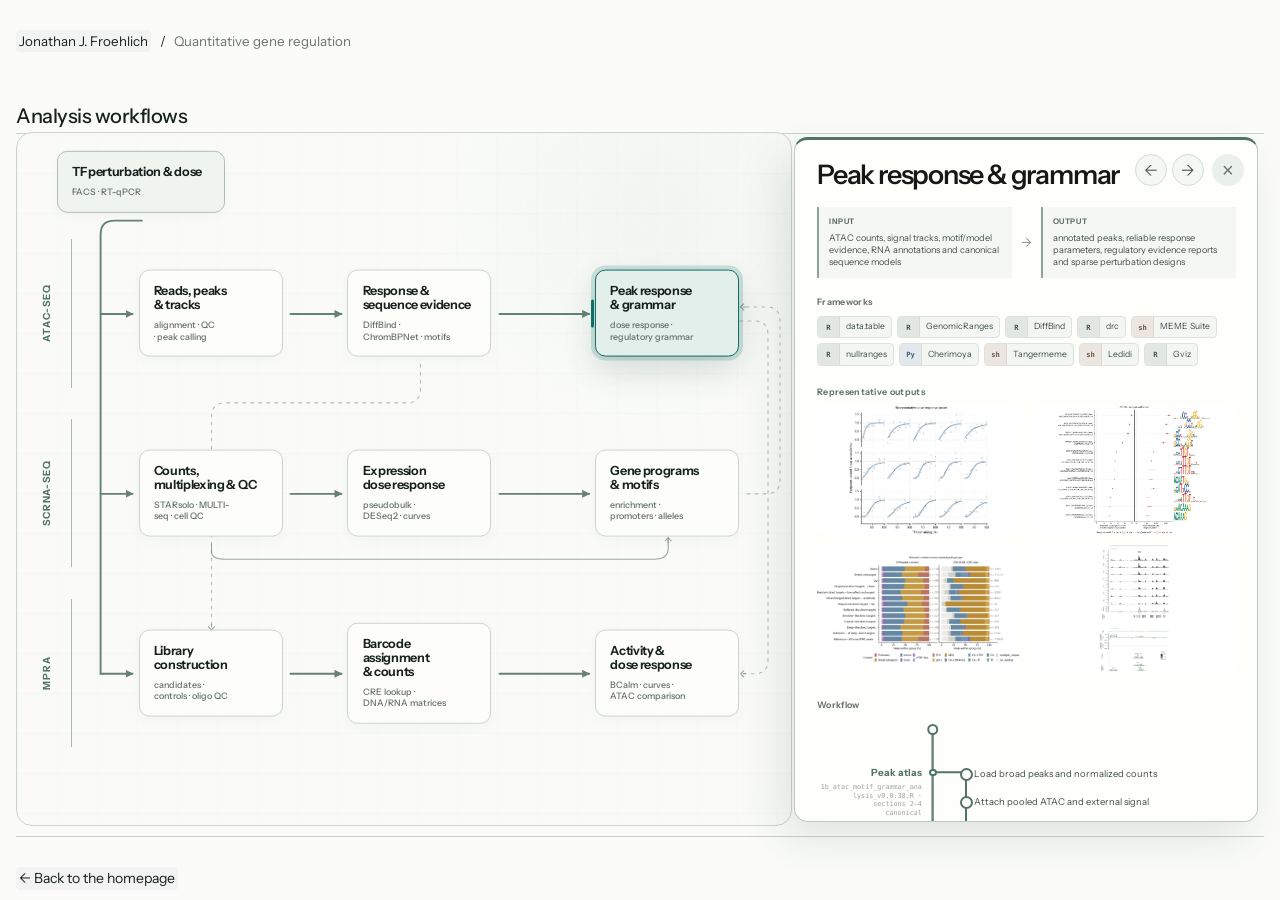
==== commit 1f9d64c1: "Fixed a small bug in code outline." ====
--- a/pages/analysis-workflows/index.html
+++ b/pages/analysis-workflows/index.html
@@ -11,7 +11,7 @@
   <link rel="preconnect" href="https://fonts.gstatic.com" crossorigin>
   <link href="https://fonts.googleapis.com/css2?family=Instrument+Sans:wdth,wght@75..100,400..700&amp;display=swap" rel="stylesheet">
   <link rel="stylesheet" href="../../assets/css/style.css?v=20260816-10">
-  <link rel="stylesheet" href="workflow.css?v=20260826-30">
+  <link rel="stylesheet" href="workflow.css?v=20260831-1">
 </head>
 <body class="atlas-body">
   <a class="skip-link" href="#workflow-map">Skip to workflow map</a>
--- a/pages/analysis-workflows/workflow.css
+++ b/pages/analysis-workflows/workflow.css
@@ -81,7 +81,7 @@
 .detail-navigation { position: absolute; z-index: 2; top: .85rem; right: 3.35rem; display: flex; gap: .3rem; }
 .detail-navigation button { display: grid; width: 2rem; height: 2rem; padding: 0; border: 1px solid #d4ddd8; border-radius: 50%; color: #53615b; background: #f4f7f3; place-items: center; cursor: pointer; font-size: 1rem; line-height: 1; transition: color 160ms ease, border-color 160ms ease, background-color 160ms ease, transform 160ms ease; }
 .detail-navigation button:active { transform: translateY(1px); }
-.detail-content { height: 100%; padding: 1.35rem 1.35rem 1.75rem; overflow: auto; scrollbar-width: thin; }
+.detail-content { position: relative; z-index: 1; height: 100%; padding: 1.35rem 1.35rem 1.75rem; overflow: auto; scrollbar-width: thin; }
 .detail-content h2 { max-width: 18ch; margin: 0 7rem 1.15rem 0; font-size: clamp(1.55rem, 2.1vw, 2rem); font-weight: 570; letter-spacing: -.045em; line-height: 1; text-wrap: balance; }
 .section-label { display: block; margin-bottom: .45rem; color: var(--muted); font-size: .56rem; font-weight: 650; letter-spacing: .035em; }
 .details-section { margin-top: 1.2rem; }
